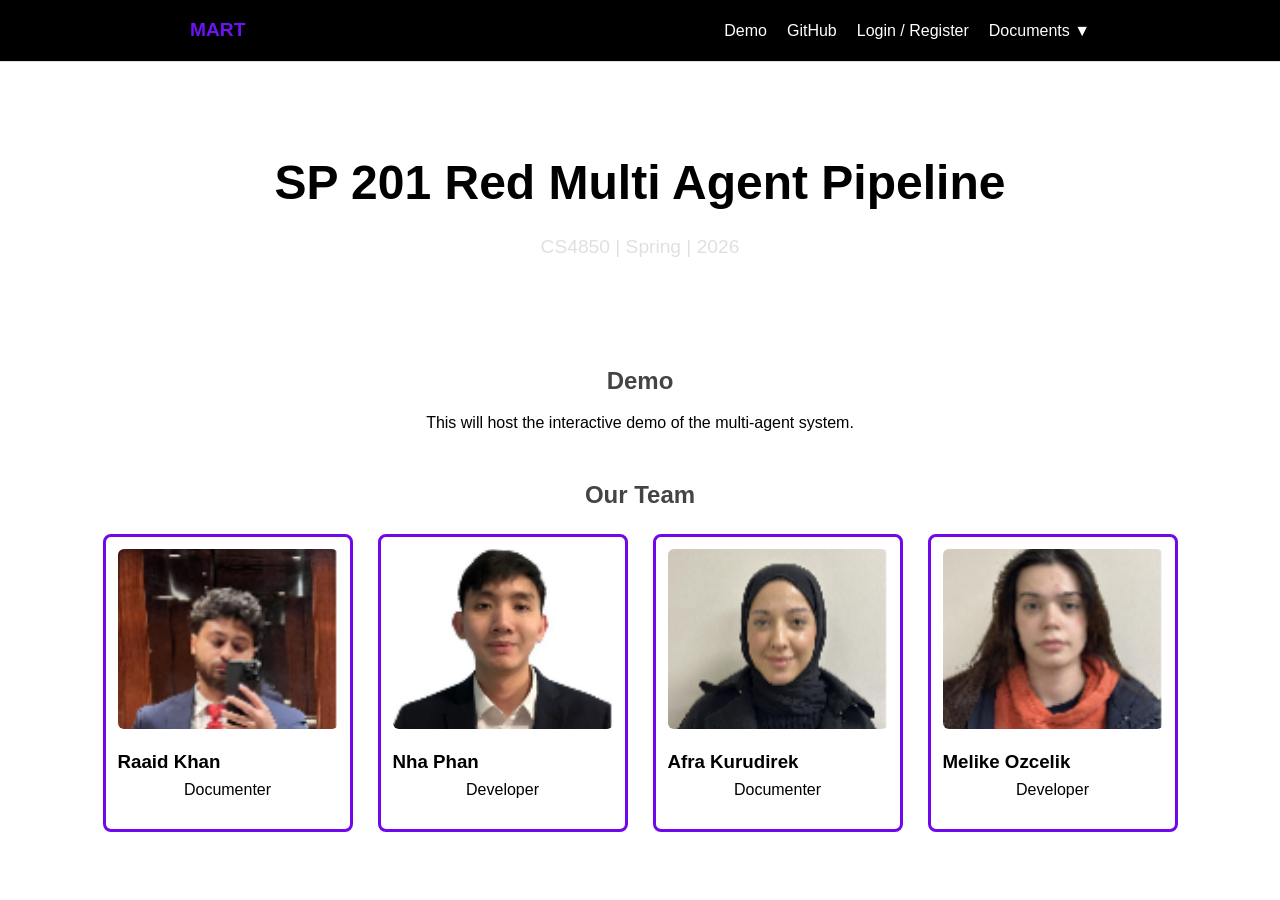
==== index.html @ d9e3690e "Changed index file" ====
<!DOCTYPE html>
<html lang="en">
<head>
  <meta charset="UTF-8" />
  <title>SP-201 Red Multi Agent Pipeline</title>
  <link rel="stylesheet" href="styles.css">
</head>
<body>

  <!-- Navbar -->
  <nav class="navbar">
    <div class="nav-container">
      <div class="logo">MART</div>

      <ul class="nav-links">
        <li><a href="#demo">Demo</a></li>
        <li><a href="https://github.com/PJ201-Senior-Project-2026/ProjectWebsite" target="_blank">GitHub</a></li>
        <li><a href="Login.html">Login / Register</a></li>

        <!-- FIXED Dropdown -->
        <li class="dropdown">
            <span class="dropbtn">Documents ▼</span>
            <div class="dropdown-content">
                <a href="docs/proposal.pdf" target="_blank">Project Proposal</a>
                <a href="docs/report.pdf" target="_blank">Final Report</a>
                <a href="docs/presentation.pdf" target="_blank">Presentation Slides</a>
            </div>
        </li>
      </ul>
    </div>
  </nav>

  <!-- HERO -->
  <header class="hero">
    <div class="hero-content">
      <h1>SP 201 Red Multi Agent Pipeline</h1>
      <p class="subtitle">CS4850 | Spring | 2026</p>
    </div>
  </header>

  <!-- Demo -->
  <section id="demo" class="section">
    <h2>Demo</h2>
    <p>This will host the interactive demo of the multi-agent system.</p>
  </section>

  <!-- TEAM -->
  <section class="section">
    <h2>Our Team</h2>

    <div class="team">
      <div class="team-member">
        <img src="./assets/Raaid.png">
        <h3>Raaid Khan</h3>
        <p>Documenter</p>
      </div>

      <div class="team-member">
        <img src="./assets/Will.png">
        <h3>Nha Phan</h3>
        <p>Developer</p>
      </div>

      <div class="team-member">
        <img src="./assets/Afra.png">
        <h3>Afra Kurudirek</h3>
        <p>Documenter</p>
      </div>

      <div class="team-member">
        <img src="./assets/Melike.png">
        <h3>Melike Ozcelik</h3>
        <p>Developer</p>
      </div>
    </div>
  </section>

</body>
</html>
---- styles.css ----
/* =========================
   GLOBAL STYLES (ALL PAGES)
   ========================= */

/* Reset */
body, h1, h2, h3, p, a, ul, li {
  margin: 0;
  padding: 0;
  box-sizing: border-box;
}

/* Body */
body {
  font-family: Arial, Helvetica, sans-serif;
  line-height: 1.6;
  background-color: #ffffff;
  color: #000000;
}

/* =========================
   NAVBAR (ALL PAGES)
   ========================= */

.navbar {
  background-color: #000000;
  border-bottom: 1px solid #ddd;
  position: sticky;
  top: 0;
  width: 100%;
  z-index: 1000;
}

.nav-container {
  max-width: 900px;
  margin: auto;
  padding: 15px 20px;
  display: flex;
  justify-content: space-between;
  align-items: center;
}

/* Mart Logo */
.logo {
  font-weight: bold;
  font-size: 1.2rem;
  color: #6c14f1;
}

/* Nav Links */
.nav-links {
  list-style: none;
  display: flex;
  gap: 20px;
  align-items: center;
}

.nav-links a {
  text-decoration: none;
  color: #ffffff;
  font-weight: 500;
}

.nav-links a:hover {
  color: #1a73e8;
}

/* GitHub Button */
.github-btn {
  background-color: #1a73e8;
  color: white !important;
  padding: 6px 12px;
  border-radius: 5px;
}

.github-btn:hover {
  background-color: #155ab6;
}

/* Dropdown container */
.dropdown {
  position: relative;
}

/* Button */
.dropbtn {
  color: white;
  cursor: pointer;
  font-size: 16px;
  padding: 5px 0;
}

/* Dropdown menu */
.dropdown-content {
  display: none;
  position: absolute;
  top: 100%; /* KEY FIX: attach directly under button */
  left: 0;
  background-color: #ffffff;
  min-width: 180px;
  border-radius: 6px;
  overflow: hidden;
  box-shadow: 0px 4px 10px rgba(0,0,0,0.2);
  z-index: 999;
}

/* Invisible bridge to prevent gap flicker */
.dropdown::after {
  content: "";
  position: absolute;
  top: 100%;
  left: 0;
  width: 100%;
  height: 10px;
}

/* Links */
.dropdown-content a {
  color: black;
  padding: 10px;
  display: block;
  text-decoration: none;
}

.dropdown-content a:hover {
  background-color: #f0f0f0;
}

/* Keep open on hover */
.dropdown:hover .dropdown-content {
  display: block;
}

/* =========================
   HERO SECTION (FIXED)
   ========================= */

.hero {
  display: flex;
  justify-content: center;
  align-items: center;
  text-align: center;
  height: 300px;
  background: linear-gradient(135deg, #ffffff, #ffffff);
}

.hero-content h1 {
  font-size: 3rem;
  margin-bottom: 10px;
  color: rgb(0, 0, 0);
}

.subtitle {
  font-size: 1.2rem;
  text-align: center;
  color: #e0e0e0;
}

/* =========================
   MAIN LAYOUT (ALL PAGES)
   ========================= */

main {
  max-width: 800px;
  margin: auto;
  padding: 40px 20px;
}

/* Sections */
section {
  margin-bottom: 40px;
}

/* Headings */
h1 {
  font-size: 2.2rem;
  margin-bottom: 20px;
  color: #6e09e9;
  text-align: center;
}

h2 {
  font-size: 1.5rem;
  margin-bottom: 10px;
  color: #444444;
  text-align: center;
}

/* Paragraphs */
p {
  margin-bottom: 15px;
  text-align: center;
}

/* =========================
   USAGE.HTML (CARDS)
   ========================= */

.card {
  background: #ffffff;
  padding: 20px;
  margin-bottom: 15px;
  border-radius: 8px;
  border: 1px solid #ddd;
}

.card h3 {
  margin-bottom: 10px;
  color: #1a73e8;
}

/* =========================
   TEAM (CENTERED)
   ========================= */

.team {
  display: flex;
  justify-content: center;
  align-items: center;
  flex-wrap: wrap;
  gap: 25px;
  margin-top: 20px;
}

.team-member {
  background: #ffffff;
  padding: 12px;
  border-radius: 8px;
  border: 3px solid #7107eb;
  flex: 0 0 220px;
  max-width: 220px;
  transition: transform 0.2s ease;
}

.team-member:hover {
  transform: translateY(-5px);
}

.team-member img {
  width: 100%;
  height: 180px;
  object-fit: cover;
  border-radius: 6px;
  margin-bottom: 10px;
}

/* =========================
   INDEX PLACEHOLDER
   ========================= */

.tool-placeholder {
  margin-top: 30px;
  padding: 40px;
  background: #141414;
  border: 2px dashed #ccc;
  text-align: center;
  border-radius: 8px;
  color: #777;
}

/* =========================
   LOGIN / REGISTER
   ========================= */

.auth-section {
  display: flex;
  justify-content: center;
  align-items: center;
  height: 80vh;
}

.auth-box {
  background: #000000;
  padding: 40px;
  border-radius: 20px;
  width: 320px;
  text-align: center;
  color: white;
  box-shadow: 0 10px 25px rgb(126, 3, 234);
}

.auth-box input {
  width: 100%;
  padding: 10px;
  margin: 10px 0;
  border-radius: 10px;
  border: none;
}

.auth-box button {
  width: 100%;
  padding: 10px;
  margin-top: 10px;
  border: none;
  border-radius: 10px;
  background-color: #7f07f8;
  color: white;
  font-weight: bold;
  cursor: pointer;
}

.auth-box button:hover {
  transform: scale(1.05);
  background-color: #2563eb;
}

/* =========================
   PROFILE
   ========================= */

.profile-section {
  display: flex;
  justify-content: center;
  align-items: center;
  height: 80vh;
}

.profile-box {
  background: #1e293b;
  padding: 40px;
  border-radius: 20px;
  width: 350px;
  color: white;
}

.profile-box input {
  width: 100%;
  padding: 10px;
  margin-top: 5px;
  border-radius: 10px;
  border: none;
}

.profile-box button {
  width: 100%;
  padding: 10px;
  margin-top: 15px;
  border-radius: 10px;
  background-color: #3b82f6;
  color: white;
}

/* =========================
   CHAT INTERFACE (INDEX)
   ========================= */

.chat-container {
  max-width: 700px;
  margin: 30px auto;
  border: 1px solid #ddd;
  border-radius: 10px;
  display: flex;
  flex-direction: column;
  height: 500px;
  background-color: #fafafa;
  overflow: hidden;
}

/* Messages area */
.chat-messages {
  flex: 1;
  padding: 15px;
  overflow-y: auto;
}

/* Individual messages */
.message {
  margin-bottom: 10px;
  display: flex;
}

.message p {
  padding: 10px 14px;
  border-radius: 15px;
  max-width: 75%;
  text-align: left;
}

/* Bot message */
.message.bot {
  justify-content: flex-start;
}

.message.bot p {
  background-color: #e5e7eb;
  color: #000;
}

/* User message */
.message.user {
  justify-content: flex-end;
}

.message.user p {
  background-color: #6c14f1;
  color: #fff;
}

/* Input container */
.chat-input-container {
  display: flex;
  border-top: 1px solid #ddd;
  padding: 10px;
  background: #ffffff;
}

/* Textarea */
#chat-input {
  flex: 1;
  resize: none;
  border: 1px solid #ccc;
  border-radius: 20px;
  padding: 10px;
  font-size: 14px;
  outline: none;
}

/* Send button */
#send-btn {
  margin-left: 10px;
  padding: 10px 16px;
  border: none;
  background-color: #6c14f1;
  color: white;
  border-radius: 20px;
  cursor: pointer;
}

#send-btn:hover {
  background-color: #5311c9;
}

/* Remove underline from the logo link */
a.logo {
  text-decoration: none;
  color: #6c14f1; /* Keeps the logo color the same */
}

/* Profile picture and name in the navbar */
#user-info {
  display: flex;
  align-items: center;
  gap: 10px;
}

.profile-pic {
  width: 30px;
  height: 30px;
  border-radius: 50%;
  object-fit: cover;
}

#user-name {
  color: white;
  font-weight: 500;
}
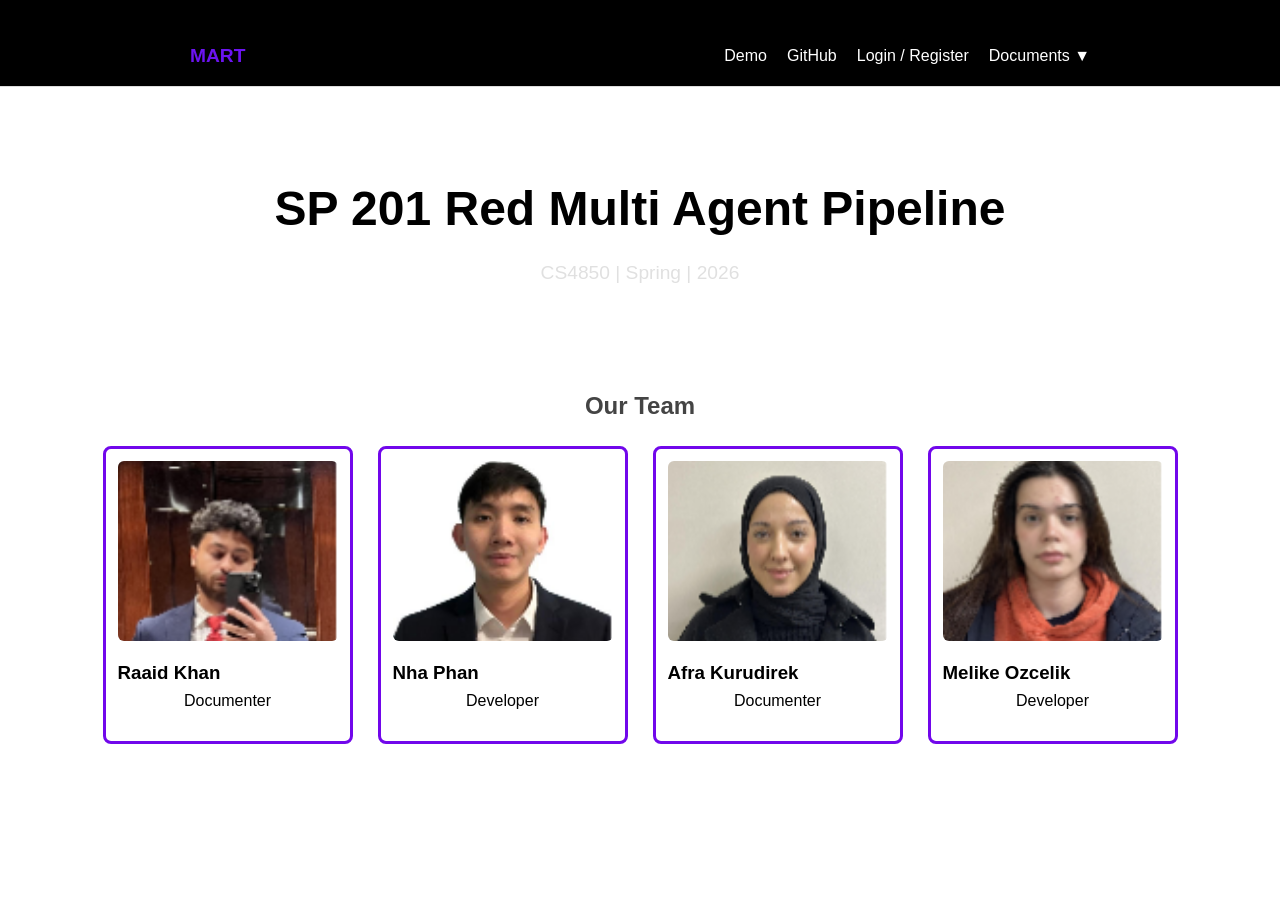
==== commit fc2705bf: "Somewhat final" ====
--- a/index.html
+++ b/index.html
@@ -8,14 +8,14 @@
 <body>
 
   <!-- Navbar -->
-  <nav class="navbar">
+  <nav class="navbar">s
     <div class="nav-container">
       <div class="logo">MART</div>
 
       <ul class="nav-links">
-        <li><a href="#demo">Demo</a></li>
+        <li><a href="https://youtu.be/y9zjAtyO0Xg" target="_blank">Demo</a></li>
         <li><a href="https://github.com/PJ201-Senior-Project-2026/ProjectWebsite" target="_blank">GitHub</a></li>
-        <li><a href="Login.html">Login / Register</a></li>
+        <li><a href="login.html">Login / Register</a></li>
 
         <!-- FIXED Dropdown -->
         <li class="dropdown">
@@ -38,11 +38,6 @@
     </div>
   </header>
 
-  <!-- Demo -->
-  <section id="demo" class="section">
-    <h2>Demo</h2>
-    <p>This will host the interactive demo of the multi-agent system.</p>
-  </section>
 
   <!-- TEAM -->
   <section class="section">
--- a/styles.css
+++ b/styles.css
@@ -15,6 +15,37 @@
   line-height: 1.6;
   background-color: #ffffff;
   color: #000000;
+}
+
+/* Main Layout */
+main {
+  max-width: 800px;
+  margin: auto;
+  padding: 40px 20px;
+}
+
+section {
+  margin-bottom: 40px;
+}
+
+/* Headings */
+h1 {
+  font-size: 2.2rem;
+  margin-bottom: 20px;
+  color: #6e09e9;
+  text-align: center;
+}
+
+h2 {
+  font-size: 1.5rem;
+  margin-bottom: 10px;
+  color: #444444;
+  text-align: center;
+}
+
+p {
+  margin-bottom: 15px;
+  text-align: center;
 }
 
 /* =========================
@@ -243,19 +274,6 @@
   margin-bottom: 10px;
 }
 
-/* =========================
-   INDEX PLACEHOLDER
-   ========================= */
-
-.tool-placeholder {
-  margin-top: 30px;
-  padding: 40px;
-  background: #141414;
-  border: 2px dashed #ccc;
-  text-align: center;
-  border-radius: 8px;
-  color: #777;
-}
 
 /* =========================
    LOGIN / REGISTER
@@ -343,58 +361,6 @@
    CHAT INTERFACE (INDEX)
    ========================= */
 
-.chat-container {
-  max-width: 700px;
-  margin: 30px auto;
-  border: 1px solid #ddd;
-  border-radius: 10px;
-  display: flex;
-  flex-direction: column;
-  height: 500px;
-  background-color: #fafafa;
-  overflow: hidden;
-}
-
-/* Messages area */
-.chat-messages {
-  flex: 1;
-  padding: 15px;
-  overflow-y: auto;
-}
-
-/* Individual messages */
-.message {
-  margin-bottom: 10px;
-  display: flex;
-}
-
-.message p {
-  padding: 10px 14px;
-  border-radius: 15px;
-  max-width: 75%;
-  text-align: left;
-}
-
-/* Bot message */
-.message.bot {
-  justify-content: flex-start;
-}
-
-.message.bot p {
-  background-color: #e5e7eb;
-  color: #000;
-}
-
-/* User message */
-.message.user {
-  justify-content: flex-end;
-}
-
-.message.user p {
-  background-color: #6c14f1;
-  color: #fff;
-}
-
 /* Input container */
 .chat-input-container {
   display: flex;
@@ -403,11 +369,11 @@
   background: #ffffff;
 }
 
-/* Textarea */
+/* Outside bubble of What to research */
 #chat-input {
   flex: 1;
   resize: none;
-  border: 1px solid #ccc;
+  border: 1px solid #a81ae0;
   border-radius: 20px;
   padding: 10px;
   font-size: 14px;
@@ -429,6 +395,9 @@
   background-color: #5311c9;
 }
 
+/* =========================
+   Mart Logo
+   ========================= */
 /* Remove underline from the logo link */
 a.logo {
   text-decoration: none;
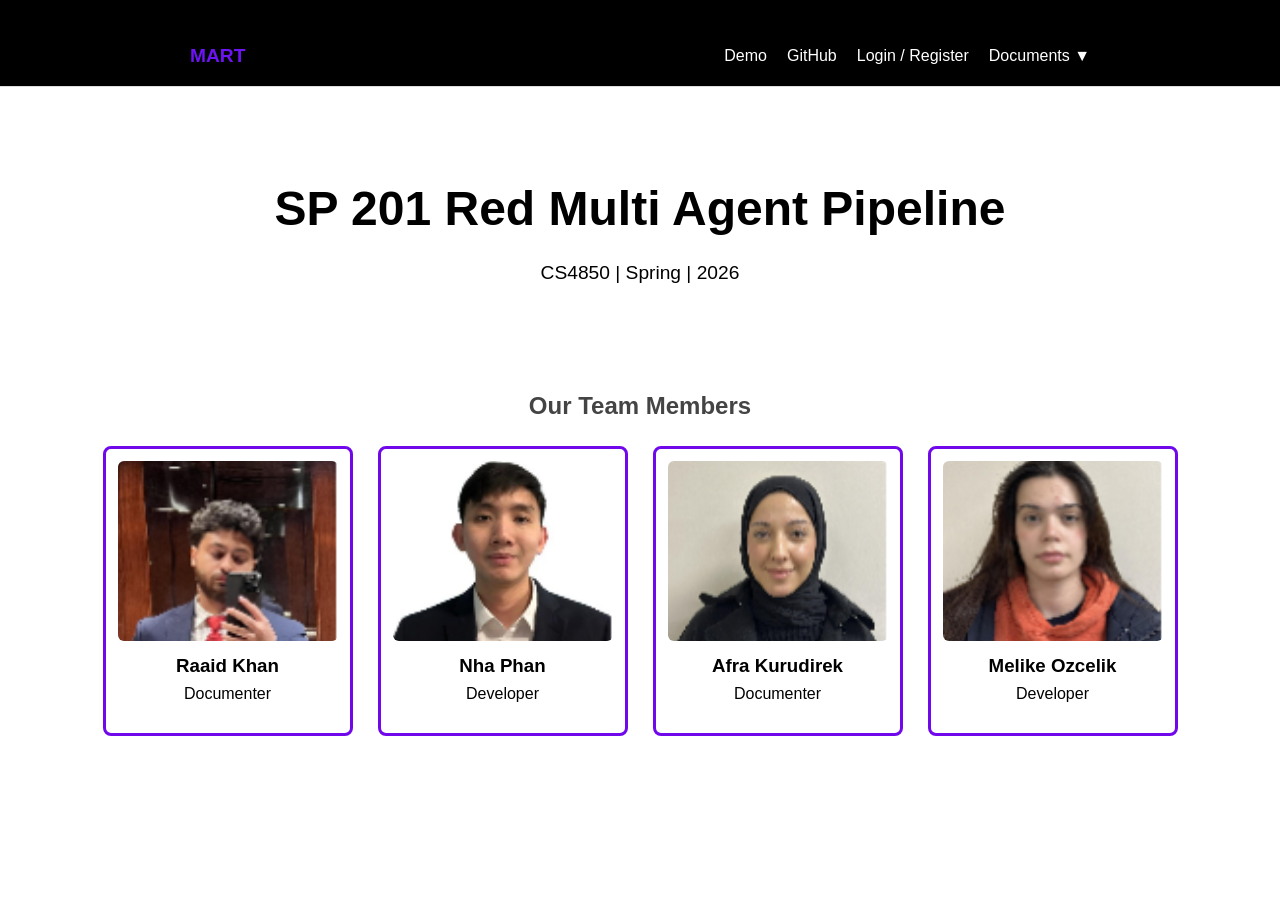
==== commit 45eedcfc: "Fix some styling. Add needed documents" ====
--- a/index.html
+++ b/index.html
@@ -14,17 +14,21 @@
 
       <ul class="nav-links">
         <li><a href="https://youtu.be/y9zjAtyO0Xg" target="_blank">Demo</a></li>
-        <li><a href="https://github.com/PJ201-Senior-Project-2026/ProjectWebsite" target="_blank">GitHub</a></li>
+        <li><a href="https://github.com/PJ201-Senior-Project-2026/SP201-Red-MA-2026/tree/main" target="_blank">GitHub</a></li>
         <li><a href="login.html">Login / Register</a></li>
 
         <!-- FIXED Dropdown -->
         <li class="dropdown">
             <span class="dropbtn">Documents ▼</span>
             <div class="dropdown-content">
-                <a href="docs/proposal.pdf" target="_blank">Project Proposal</a>
+                <a href="docs/project_plan.pdf" target="_blank">Project Plan</a>
+                <a href="docs/SRS.pdf" target="_blank">SRS</a>
+                <a href="docs/SDD.pdf" target="_blank">SDD</a>
+                <a href="docs/development.pdf" target="_blank">Development</a>
+                <a href="docs/test_plan.pdf" target="_blank">Test Plan</a>
+                <a href="docs/presentation.pdf" target="_blank">Presentation</a>
                 <a href="docs/report.pdf" target="_blank">Final Report</a>
-                <a href="docs/presentation.pdf" target="_blank">Presentation Slides</a>
-            </div>
+              </div>
         </li>
       </ul>
     </div>
@@ -41,7 +45,7 @@
 
   <!-- TEAM -->
   <section class="section">
-    <h2>Our Team</h2>
+    <h2>Our Team Members</h2>
 
     <div class="team">
       <div class="team-member">
--- a/styles.css
+++ b/styles.css
@@ -183,7 +183,7 @@
 .subtitle {
   font-size: 1.2rem;
   text-align: center;
-  color: #e0e0e0;
+  color: #000000;
 }
 
 /* =========================
@@ -253,6 +253,10 @@
 }
 
 .team-member {
+  display: flex;
+  justify-content: center;
+  align-items: center;
+  flex-direction: column;
   background: #ffffff;
   padding: 12px;
   border-radius: 8px;
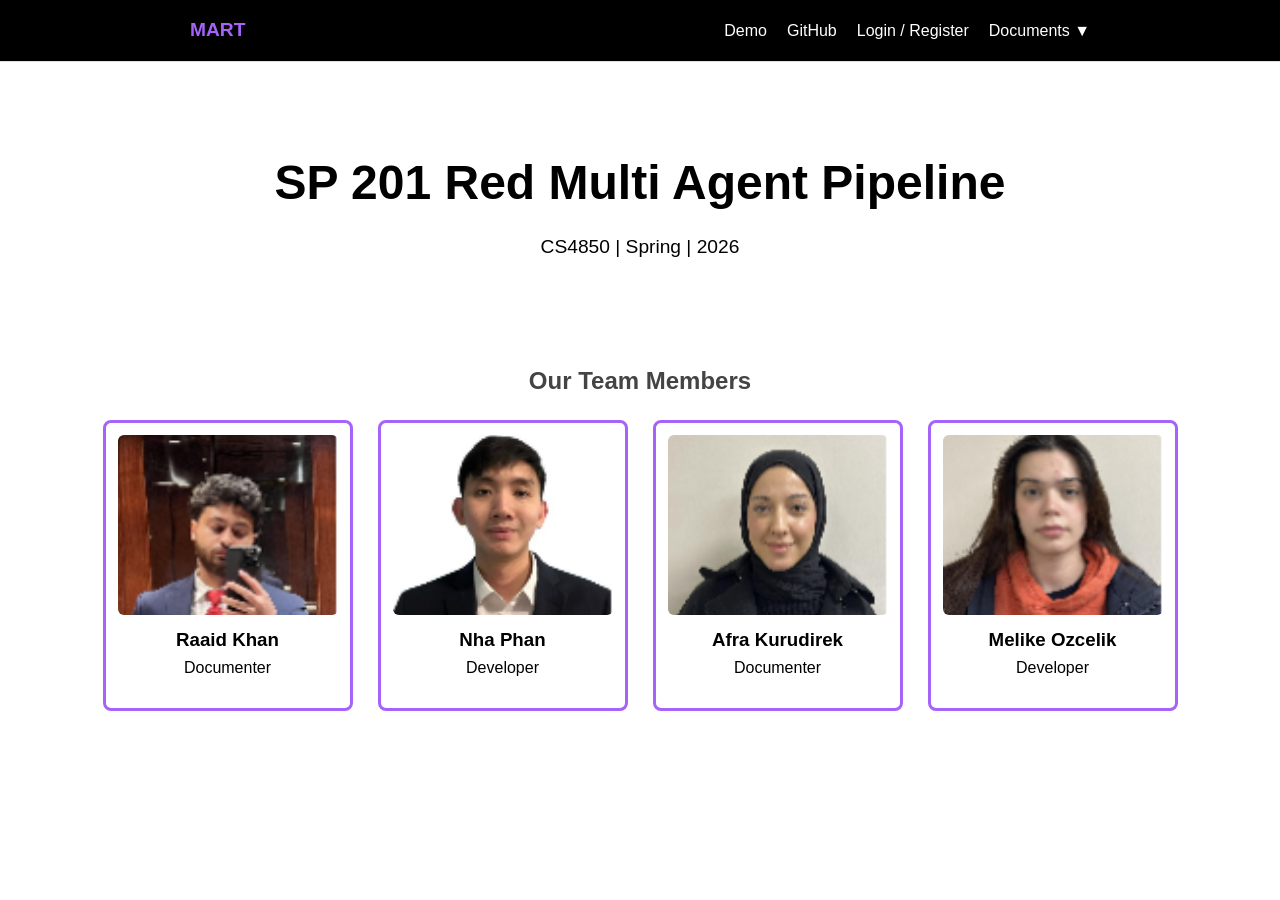
==== commit d534dd6b: "fix caching issue" ====
--- a/index.html
+++ b/index.html
@@ -2,15 +2,18 @@
 <html lang="en">
 <head>
   <meta charset="UTF-8" />
+  <meta http-equiv="Cache-Control" content="no-cache, no-store, must-revalidate">
+  <meta http-equiv="Pragma" content="no-cache">
+  <meta http-equiv="Expires" content="0">
   <title>SP-201 Red Multi Agent Pipeline</title>
-  <link rel="stylesheet" href="styles.css">
+  <link rel="stylesheet" href="styles.css?v=123123432">
 </head>
 <body>
 
   <!-- Navbar -->
-  <nav class="navbar">s
+  <nav class="navbar">
     <div class="nav-container">
-      <div class="logo">MART</div>
+      <a href="/" class="logo">MART</a>
 
       <ul class="nav-links">
         <li><a href="https://youtu.be/y9zjAtyO0Xg" target="_blank">Demo</a></li>
--- a/styles.css
+++ b/styles.css
@@ -1,6 +1,11 @@
 /* =========================
    GLOBAL STYLES (ALL PAGES)
    ========================= */
+ 
+/* Define global variables */
+:root {
+  --primary-color: #a663f9;
+}
 
 /* Reset */
 body, h1, h2, h3, p, a, ul, li {
@@ -32,7 +37,7 @@
 h1 {
   font-size: 2.2rem;
   margin-bottom: 20px;
-  color: #6e09e9;
+  color: var(--primary-color);
   text-align: center;
 }
 
@@ -74,7 +79,7 @@
 .logo {
   font-weight: bold;
   font-size: 1.2rem;
-  color: #6c14f1;
+  color: var(--primary-color);
 }
 
 /* Nav Links */
@@ -92,7 +97,7 @@
 }
 
 .nav-links a:hover {
-  color: #1a73e8;
+  color: var(--primary-color);
 }
 
 /* GitHub Button */
@@ -154,6 +159,7 @@
 
 .dropdown-content a:hover {
   background-color: #f0f0f0;
+  color: #000;
 }
 
 /* Keep open on hover */
@@ -260,7 +266,7 @@
   background: #ffffff;
   padding: 12px;
   border-radius: 8px;
-  border: 3px solid #7107eb;
+  border: 3px solid var(--primary-color);
   flex: 0 0 220px;
   max-width: 220px;
   transition: transform 0.2s ease;
@@ -405,7 +411,7 @@
 /* Remove underline from the logo link */
 a.logo {
   text-decoration: none;
-  color: #6c14f1; /* Keeps the logo color the same */
+  color: var(--primary-color); /* Keeps the logo color the same */
 }
 
 /* Profile picture and name in the navbar */
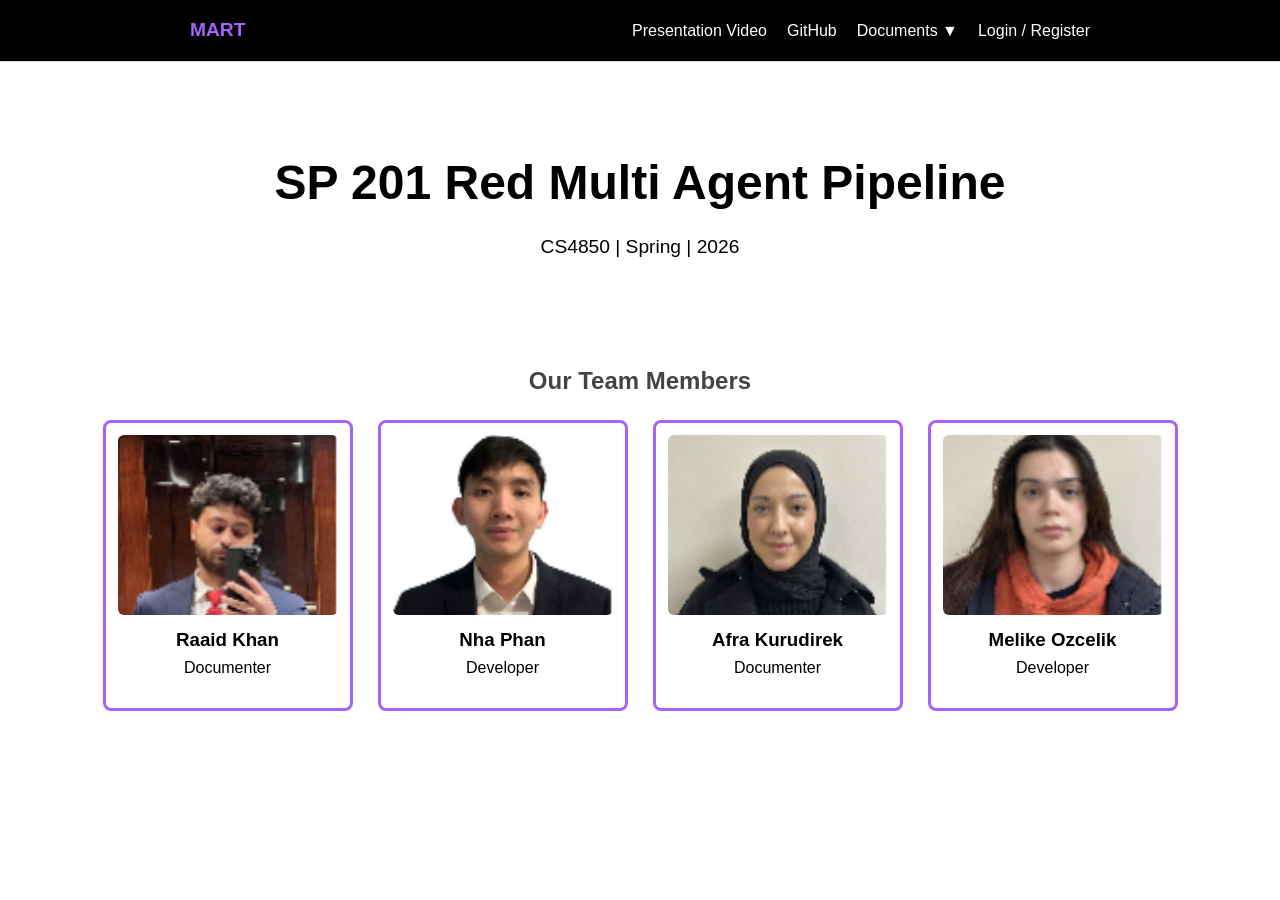
==== commit ada05c6f: "add final report pdf" ====
--- a/index.html
+++ b/index.html
@@ -6,19 +6,19 @@
   <meta http-equiv="Pragma" content="no-cache">
   <meta http-equiv="Expires" content="0">
   <title>SP-201 Red Multi Agent Pipeline</title>
-  <link rel="stylesheet" href="styles.css?v=123123432">
+  <link rel="stylesheet" href="styles.css?v=asdadasfsdfsd">
+  <link rel="icon" type="image/png" href="./assets/favicon.png?v=g32423">
 </head>
 <body>
 
   <!-- Navbar -->
   <nav class="navbar">
     <div class="nav-container">
-      <a href="/" class="logo">MART</a>
+      <a href="/ProjectWebsite" class="logo">MART</a>
 
       <ul class="nav-links">
-        <li><a href="https://youtu.be/y9zjAtyO0Xg" target="_blank">Demo</a></li>
-        <li><a href="https://github.com/PJ201-Senior-Project-2026/SP201-Red-MA-2026/tree/main" target="_blank">GitHub</a></li>
-        <li><a href="login.html">Login / Register</a></li>
+        <li><a href="https://youtu.be/RzLpxnUCO7U" target="_blank">Presentation Video</a></li>
+        <li><a href="https://github.com/PJ201-Senior-Project-2026/SP201-Red-MA-2026" target="_blank">GitHub</a></li>
 
         <!-- FIXED Dropdown -->
         <li class="dropdown">
@@ -33,6 +33,7 @@
                 <a href="docs/report.pdf" target="_blank">Final Report</a>
               </div>
         </li>
+        <li><a href="login.html">Login / Register</a></li>
       </ul>
     </div>
   </nav>
